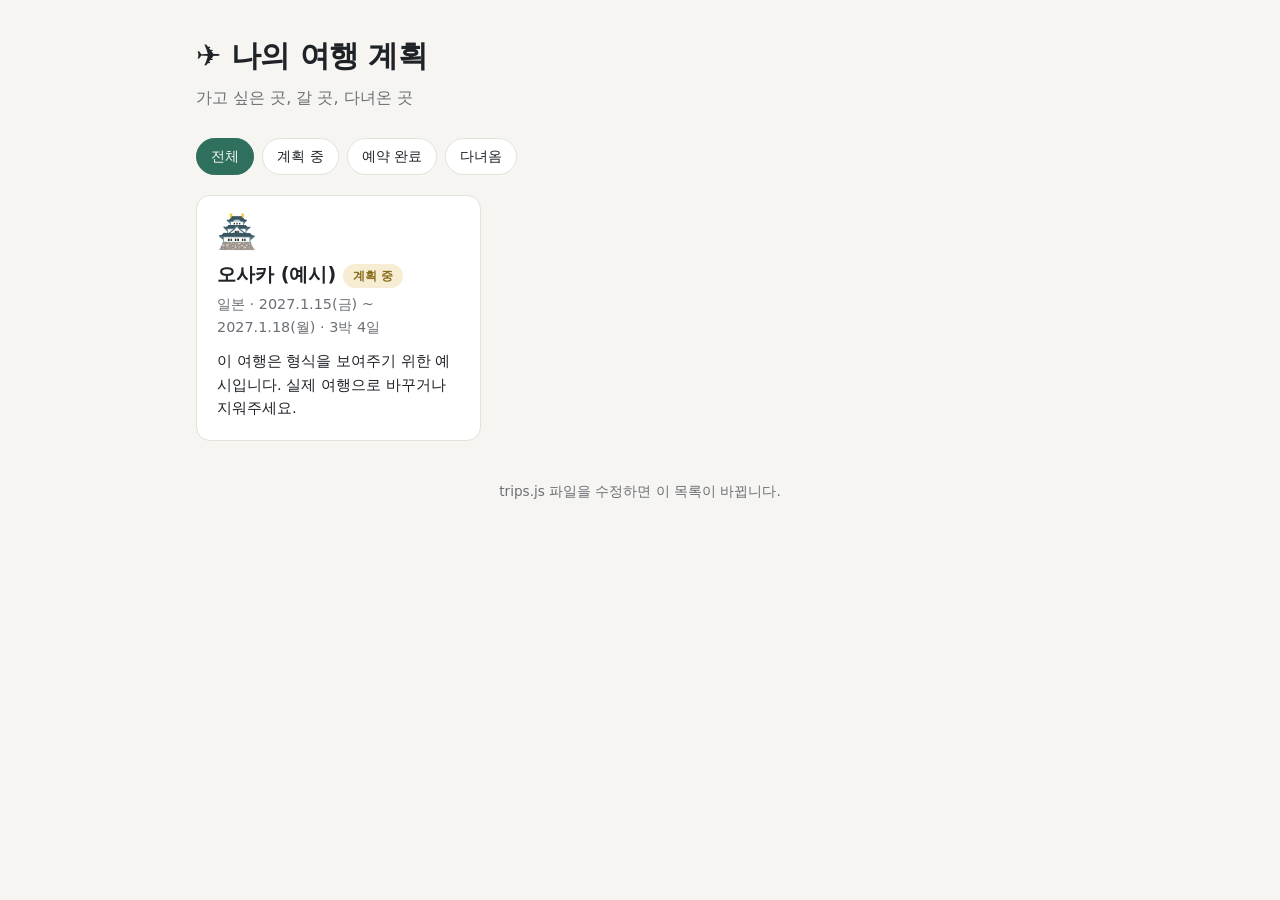
==== index.html @ 0b2cf3a6 "여행 계획 사이트 초기 구성 Co-Authored-By: Claude Opus 5.5 <noreply@anthropic.com>" ====
<!doctype html>
<html lang="ko">
<head>
  <meta charset="utf-8">
  <meta name="viewport" content="width=device-width, initial-scale=1">
  <title>나의 여행 계획</title>
  <link rel="stylesheet" href="style.css">
</head>
<body>
  <div class="wrap">
    <header class="site">
      <h1>✈️ 나의 여행 계획</h1>
      <p>가고 싶은 곳, 갈 곳, 다녀온 곳</p>
    </header>

    <div class="filters" id="filters">
      <button data-f="all" class="on">전체</button>
      <button data-f="planned">계획 중</button>
      <button data-f="booked">예약 완료</button>
      <button data-f="done">다녀옴</button>
    </div>

    <div class="grid" id="grid"></div>
    <p class="empty" id="empty" hidden>해당하는 여행이 없어요.</p>

    <footer class="site">trips.js 파일을 수정하면 이 목록이 바뀝니다.</footer>
  </div>

  <script src="trips.js"></script>
  <script src="common.js"></script>
  <script>
    const grid = document.getElementById("grid");
    const empty = document.getElementById("empty");
    const trips = [...(window.TRIPS || [])].sort((a, b) => (a.start || "").localeCompare(b.start || ""));

    function render(filter) {
      const list = filter === "all" ? trips : trips.filter(t => t.status === filter);
      grid.innerHTML = list.map(t => `
        <a class="card" href="trip.html?id=${encodeURIComponent(t.id)}">
          <div class="emoji">${esc(t.emoji || "📍")}</div>
          <h2>${esc(t.title)} ${badge(t.status)}</h2>
          <div class="meta">${esc(t.country || "")}${t.start ? " · " + dateRange(t.start, t.end) : ""}</div>
          ${t.summary ? `<p class="summary">${esc(t.summary)}</p>` : ""}
        </a>`).join("");
      empty.hidden = list.length > 0;
    }

    document.getElementById("filters").addEventListener("click", e => {
      const btn = e.target.closest("button");
      if (!btn) return;
      document.querySelectorAll("#filters button").forEach(b => b.classList.toggle("on", b === btn));
      render(btn.dataset.f);
    });

    render("all");
  </script>
</body>
</html>
---- style.css ----
:root {
  --bg: #f6f5f1;
  --surface: #ffffff;
  --text: #1f2328;
  --muted: #6b7076;
  --border: #e3e1da;
  --accent: #2f6f5e;
  --accent-soft: #e3efe9;
  --planned: #8a6d1d;
  --planned-bg: #f6edd3;
  --booked: #1f5f99;
  --booked-bg: #dde9f6;
  --done: #5b5f64;
  --done-bg: #e8e8e6;
  --radius: 14px;
}
@media (prefers-color-scheme: dark) {
  :root {
    --bg: #15171a;
    --surface: #1e2125;
    --text: #e8e9ea;
    --muted: #9aa0a6;
    --border: #2e3237;
    --accent: #7cc4ad;
    --accent-soft: #1f3530;
    --planned: #e3c46e;
    --planned-bg: #3a3220;
    --booked: #8ab8e6;
    --booked-bg: #1f2e3e;
    --done: #b0b4b8;
    --done-bg: #2c2f33;
  }
}

* { box-sizing: border-box; }
html { -webkit-text-size-adjust: 100%; }
body {
  margin: 0;
  background: var(--bg);
  color: var(--text);
  font-family: "Pretendard", "Apple SD Gothic Neo", "Malgun Gothic", system-ui, sans-serif;
  line-height: 1.6;
}
a { color: var(--accent); }
.wrap { max-width: 920px; margin: 0 auto; padding: 32px 16px 64px; }

header.site { margin-bottom: 28px; }
header.site h1 { margin: 0 0 4px; font-size: 1.9rem; letter-spacing: -0.02em; }
header.site p { margin: 0; color: var(--muted); }

.filters { display: flex; gap: 8px; flex-wrap: wrap; margin: 20px 0; }
.filters button {
  border: 1px solid var(--border);
  background: var(--surface);
  color: var(--text);
  padding: 6px 14px;
  border-radius: 999px;
  font: inherit;
  font-size: 0.9rem;
  cursor: pointer;
}
.filters button.on { background: var(--accent); border-color: var(--accent); color: var(--bg); }

.grid { display: grid; grid-template-columns: repeat(auto-fill, minmax(260px, 1fr)); gap: 16px; }
.card {
  display: block;
  background: var(--surface);
  border: 1px solid var(--border);
  border-radius: var(--radius);
  padding: 20px;
  text-decoration: none;
  color: inherit;
  transition: transform .15s, border-color .15s;
}
.card:hover { transform: translateY(-2px); border-color: var(--accent); }
.card .emoji { font-size: 2rem; line-height: 1; }
.card h2 { margin: 12px 0 2px; font-size: 1.2rem; }
.card .meta { color: var(--muted); font-size: 0.9rem; }
.card .summary { margin: 10px 0 0; font-size: 0.92rem; }

.badge {
  display: inline-block;
  font-size: 0.78rem;
  font-weight: 600;
  padding: 2px 10px;
  border-radius: 999px;
  vertical-align: middle;
}
.badge.planned { color: var(--planned); background: var(--planned-bg); }
.badge.booked { color: var(--booked); background: var(--booked-bg); }
.badge.done { color: var(--done); background: var(--done-bg); }

.empty { color: var(--muted); padding: 40px 0; text-align: center; }

/* 상세 페이지 */
.back { display: inline-block; margin-bottom: 20px; text-decoration: none; color: var(--muted); }
.back:hover { color: var(--accent); }
.hero h1 { margin: 8px 0 4px; font-size: 2rem; letter-spacing: -0.02em; }
.hero .meta { color: var(--muted); }
.hero .summary { margin-top: 12px; }

nav.toc { display: flex; gap: 6px; flex-wrap: wrap; margin: 24px 0; }
nav.toc a {
  font-size: 0.85rem;
  text-decoration: none;
  padding: 4px 12px;
  border-radius: 999px;
  background: var(--accent-soft);
  color: var(--accent);
}

section.block {
  background: var(--surface);
  border: 1px solid var(--border);
  border-radius: var(--radius);
  padding: 20px;
  margin-bottom: 16px;
  scroll-margin-top: 16px;
}
section.block h2 { margin: 0 0 14px; font-size: 1.1rem; }

dl.info { display: grid; grid-template-columns: max-content 1fr; gap: 6px 16px; margin: 0; }
dl.info dt { color: var(--muted); }
dl.info dd { margin: 0; }

.day + .day { margin-top: 18px; }
.day h3 { margin: 0 0 8px; font-size: 1rem; }
.day h3 span { color: var(--muted); font-weight: normal; font-size: 0.9rem; margin-left: 6px; }
.timeline { list-style: none; margin: 0; padding: 0; border-left: 2px solid var(--border); }
.timeline li { padding: 4px 0 4px 14px; position: relative; }
.timeline li::before {
  content: ""; position: absolute; left: -6px; top: 13px;
  width: 10px; height: 10px; border-radius: 50%; background: var(--accent);
}
.timeline .time { color: var(--muted); font-variant-numeric: tabular-nums; margin-right: 8px; }

.table-wrap { overflow-x: auto; }
table { width: 100%; border-collapse: collapse; font-size: 0.95rem; }
th, td { text-align: left; padding: 8px 10px; border-bottom: 1px solid var(--border); vertical-align: top; }
th { color: var(--muted); font-weight: 600; font-size: 0.85rem; }
td.num, th.num { text-align: right; font-variant-numeric: tabular-nums; white-space: nowrap; }
tr.total td { font-weight: 700; border-bottom: none; }

ul.check { list-style: none; margin: 0; padding: 0; columns: 2; }
ul.check li { break-inside: avoid; padding: 2px 0; }
ul.check label { cursor: pointer; }
ul.check input { margin-right: 8px; accent-color: var(--accent); }
@media (max-width: 520px) { ul.check { columns: 1; } }

.notes { white-space: pre-wrap; margin: 0; }
footer.site { margin-top: 40px; color: var(--muted); font-size: 0.85rem; text-align: center; }
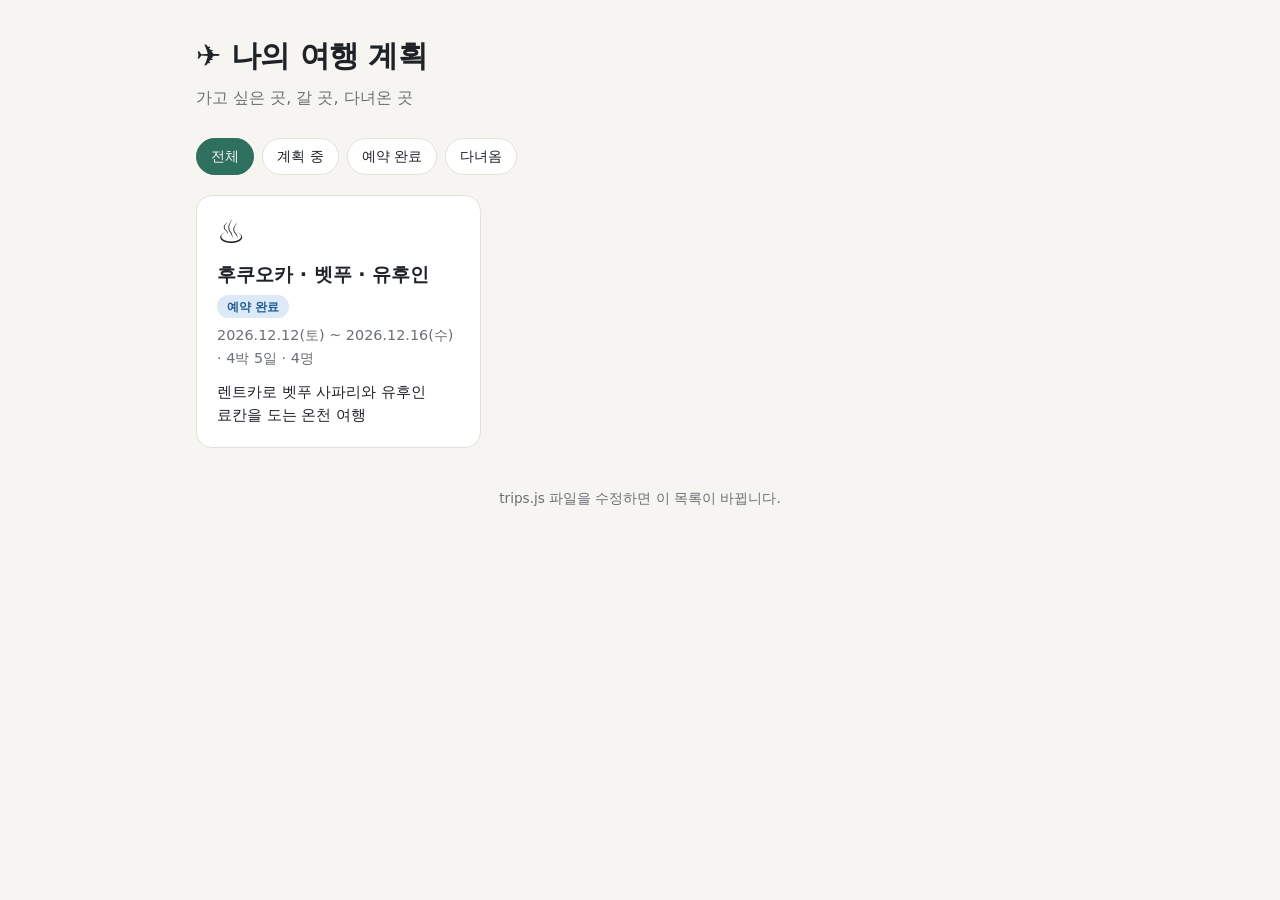
==== commit e316aae8: "여행 상세 페이지 단순화: 확정 일정은 날짜 카드로, 미정·준비물은 별도 탭으로 Co-Authored-By: Claude Opus 5.5 <noreply@anthropic.com>" ====
--- a/index.html
+++ b/index.html
@@ -39,7 +39,7 @@
         <a class="card" href="trip.html?id=${encodeURIComponent(t.id)}">
           <div class="emoji">${esc(t.emoji || "📍")}</div>
           <h2>${esc(t.title)} ${badge(t.status)}</h2>
-          <div class="meta">${esc(t.country || "")}${t.start ? " · " + dateRange(t.start, t.end) : ""}</div>
+          <div class="meta">${[dateRange(t.start, t.end), esc(t.people || "")].filter(Boolean).join(" · ")}</div>
           ${t.summary ? `<p class="summary">${esc(t.summary)}</p>` : ""}
         </a>`).join("");
       empty.hidden = list.length > 0;
--- a/style.css
+++ b/style.css
@@ -6,13 +6,13 @@
   --border: #e3e1da;
   --accent: #2f6f5e;
   --accent-soft: #e3efe9;
-  --planned: #8a6d1d;
-  --planned-bg: #f6edd3;
+  --warn: #8a6d1d;
+  --warn-bg: #f6edd3;
   --booked: #1f5f99;
   --booked-bg: #dde9f6;
   --done: #5b5f64;
   --done-bg: #e8e8e6;
-  --radius: 14px;
+  --radius: 16px;
 }
 @media (prefers-color-scheme: dark) {
   :root {
@@ -23,8 +23,8 @@
     --border: #2e3237;
     --accent: #7cc4ad;
     --accent-soft: #1f3530;
-    --planned: #e3c46e;
-    --planned-bg: #3a3220;
+    --warn: #e3c46e;
+    --warn-bg: #3a3220;
     --booked: #8ab8e6;
     --booked-bg: #1f2e3e;
     --done: #b0b4b8;
@@ -40,36 +40,30 @@
   color: var(--text);
   font-family: "Pretendard", "Apple SD Gothic Neo", "Malgun Gothic", system-ui, sans-serif;
   line-height: 1.6;
+  word-break: keep-all;
+  overflow-wrap: anywhere;
 }
 a { color: var(--accent); }
 .wrap { max-width: 920px; margin: 0 auto; padding: 32px 16px 64px; }
+.wrap.narrow { max-width: 640px; }
+.empty { color: var(--muted); padding: 40px 0; text-align: center; }
 
+/* ---------- 목록 페이지 ---------- */
 header.site { margin-bottom: 28px; }
 header.site h1 { margin: 0 0 4px; font-size: 1.9rem; letter-spacing: -0.02em; }
 header.site p { margin: 0; color: var(--muted); }
 
 .filters { display: flex; gap: 8px; flex-wrap: wrap; margin: 20px 0; }
 .filters button {
-  border: 1px solid var(--border);
-  background: var(--surface);
-  color: var(--text);
-  padding: 6px 14px;
-  border-radius: 999px;
-  font: inherit;
-  font-size: 0.9rem;
-  cursor: pointer;
+  border: 1px solid var(--border); background: var(--surface); color: var(--text);
+  padding: 6px 14px; border-radius: 999px; font: inherit; font-size: 0.9rem; cursor: pointer;
 }
 .filters button.on { background: var(--accent); border-color: var(--accent); color: var(--bg); }
 
 .grid { display: grid; grid-template-columns: repeat(auto-fill, minmax(260px, 1fr)); gap: 16px; }
 .card {
-  display: block;
-  background: var(--surface);
-  border: 1px solid var(--border);
-  border-radius: var(--radius);
-  padding: 20px;
-  text-decoration: none;
-  color: inherit;
+  display: block; background: var(--surface); border: 1px solid var(--border);
+  border-radius: var(--radius); padding: 20px; text-decoration: none; color: inherit;
   transition: transform .15s, border-color .15s;
 }
 .card:hover { transform: translateY(-2px); border-color: var(--accent); }
@@ -78,74 +72,88 @@
 .card .meta { color: var(--muted); font-size: 0.9rem; }
 .card .summary { margin: 10px 0 0; font-size: 0.92rem; }
 
-.badge {
-  display: inline-block;
-  font-size: 0.78rem;
-  font-weight: 600;
-  padding: 2px 10px;
-  border-radius: 999px;
-  vertical-align: middle;
-}
-.badge.planned { color: var(--planned); background: var(--planned-bg); }
+.badge { display: inline-block; font-size: 0.78rem; font-weight: 600; padding: 2px 10px; border-radius: 999px; vertical-align: middle; }
+.badge.planned { color: var(--warn); background: var(--warn-bg); }
 .badge.booked { color: var(--booked); background: var(--booked-bg); }
 .badge.done { color: var(--done); background: var(--done-bg); }
 
-.empty { color: var(--muted); padding: 40px 0; text-align: center; }
+footer.site { margin-top: 40px; color: var(--muted); font-size: 0.85rem; text-align: center; }
 
-/* 상세 페이지 */
+/* ---------- 상세 페이지 ---------- */
 .back { display: inline-block; margin-bottom: 20px; text-decoration: none; color: var(--muted); }
 .back:hover { color: var(--accent); }
-.hero h1 { margin: 8px 0 4px; font-size: 2rem; letter-spacing: -0.02em; }
+
+.hero { text-align: center; margin-bottom: 24px; }
+.hero-emoji { font-size: 2.6rem; line-height: 1; }
+.hero h1 { margin: 10px 0 4px; font-size: 1.9rem; letter-spacing: -0.02em; }
 .hero .meta { color: var(--muted); }
-.hero .summary { margin-top: 12px; }
 
-nav.toc { display: flex; gap: 6px; flex-wrap: wrap; margin: 24px 0; }
-nav.toc a {
-  font-size: 0.85rem;
-  text-decoration: none;
-  padding: 4px 12px;
-  border-radius: 999px;
-  background: var(--accent-soft);
-  color: var(--accent);
+.route { margin: 16px 0 0; display: flex; flex-wrap: wrap; justify-content: center; align-items: center; gap: 6px; }
+.route .stop { font-size: 0.9rem; padding: 3px 12px; border-radius: 999px; background: var(--accent-soft); color: var(--accent); font-weight: 600; }
+.route .arrow { color: var(--muted); }
+
+/* 탭 */
+.tabs {
+  display: flex; gap: 4px; padding: 4px; margin: 0 0 20px;
+  background: var(--surface); border: 1px solid var(--border); border-radius: 999px;
+}
+.tabs button {
+  flex: 1; border: 0; background: none; color: var(--muted); font: inherit; font-weight: 600;
+  padding: 8px 12px; border-radius: 999px; cursor: pointer;
+}
+.tabs button[aria-selected="true"] { background: var(--accent); color: var(--bg); }
+.tabs .count {
+  display: inline-block; min-width: 1.4em; padding: 0 6px; margin-left: 4px; border-radius: 999px;
+  font-size: 0.75rem; background: var(--warn-bg); color: var(--warn);
 }
 
-section.block {
-  background: var(--surface);
-  border: 1px solid var(--border);
-  border-radius: var(--radius);
-  padding: 20px;
-  margin-bottom: 16px;
-  scroll-margin-top: 16px;
+/* 날짜 카드 */
+.daycard {
+  background: var(--surface); border: 1px solid var(--border); border-radius: var(--radius);
+  margin-bottom: 14px; overflow: hidden;
 }
-section.block h2 { margin: 0 0 14px; font-size: 1.1rem; }
+.daycard header { display: flex; flex-wrap: wrap; align-items: baseline; gap: 4px 10px; padding: 18px 20px 6px; }
+.daynum { font-size: 0.75rem; font-weight: 800; letter-spacing: 0.08em; color: var(--accent); }
+.daydate { font-size: 0.85rem; color: var(--muted); }
+.daycard h2 { flex-basis: 100%; margin: 0; font-size: 1.2rem; letter-spacing: -0.01em; order: 3; }
+.carpill {
+  margin-left: auto; font-size: 0.75rem; padding: 1px 10px; border-radius: 999px;
+  border: 1px solid var(--border); color: var(--muted);
+}
 
-dl.info { display: grid; grid-template-columns: max-content 1fr; gap: 6px 16px; margin: 0; }
-dl.info dt { color: var(--muted); }
-dl.info dd { margin: 0; }
+ol.steps { list-style: none; margin: 0; padding: 8px 20px 14px; }
+ol.steps li {
+  display: grid; grid-template-columns: 4.6em 1.8em 1fr; align-items: start;
+  padding: 7px 0; border-top: 1px dashed var(--border);
+}
+ol.steps li:first-child { border-top: 0; }
+ol.steps .when { color: var(--muted); font-size: 0.85rem; font-variant-numeric: tabular-nums; padding-top: 2px; }
+ol.steps .icon { text-align: center; }
+ol.steps .what small { display: block; color: var(--muted); font-size: 0.82rem; }
 
-.day + .day { margin-top: 18px; }
-.day h3 { margin: 0 0 8px; font-size: 1rem; }
-.day h3 span { color: var(--muted); font-weight: normal; font-size: 0.9rem; margin-left: 6px; }
-.timeline { list-style: none; margin: 0; padding: 0; border-left: 2px solid var(--border); }
-.timeline li { padding: 4px 0 4px 14px; position: relative; }
-.timeline li::before {
-  content: ""; position: absolute; left: -6px; top: 13px;
-  width: 10px; height: 10px; border-radius: 50%; background: var(--accent);
+.stay {
+  display: flex; gap: 8px; align-items: center; padding: 12px 20px;
+  background: var(--accent-soft); color: var(--accent); font-weight: 600; font-size: 0.95rem;
 }
-.timeline .time { color: var(--muted); font-variant-numeric: tabular-nums; margin-right: 8px; }
 
-.table-wrap { overflow-x: auto; }
-table { width: 100%; border-collapse: collapse; font-size: 0.95rem; }
-th, td { text-align: left; padding: 8px 10px; border-bottom: 1px solid var(--border); vertical-align: top; }
-th { color: var(--muted); font-weight: 600; font-size: 0.85rem; }
-td.num, th.num { text-align: right; font-variant-numeric: tabular-nums; white-space: nowrap; }
-tr.total td { font-weight: 700; border-bottom: none; }
+/* 준비 탭 */
+.panel {
+  background: var(--surface); border: 1px solid var(--border); border-radius: var(--radius);
+  padding: 18px 20px; margin-bottom: 14px;
+}
+.panel h2 { margin: 0 0 10px; font-size: 1.05rem; }
+.panel ul { margin: 0; padding-left: 20px; }
+.panel li { padding: 3px 0; }
+.panel.pending { background: var(--warn-bg); border-color: transparent; }
+.panel.pending h2 { color: var(--warn); }
 
-ul.check { list-style: none; margin: 0; padding: 0; columns: 2; }
-ul.check li { break-inside: avoid; padding: 2px 0; }
+ul.check { list-style: none; padding: 0 !important; columns: 2; }
+ul.check li { break-inside: avoid; }
 ul.check label { cursor: pointer; }
 ul.check input { margin-right: 8px; accent-color: var(--accent); }
-@media (max-width: 520px) { ul.check { columns: 1; } }
 
-.notes { white-space: pre-wrap; margin: 0; }
-footer.site { margin-top: 40px; color: var(--muted); font-size: 0.85rem; text-align: center; }
+@media (max-width: 480px) {
+  ul.check { columns: 1; }
+  ol.steps li { grid-template-columns: 4em 1.7em 1fr; }
+  .hero h1 { font-size: 1.6rem; }
+}
